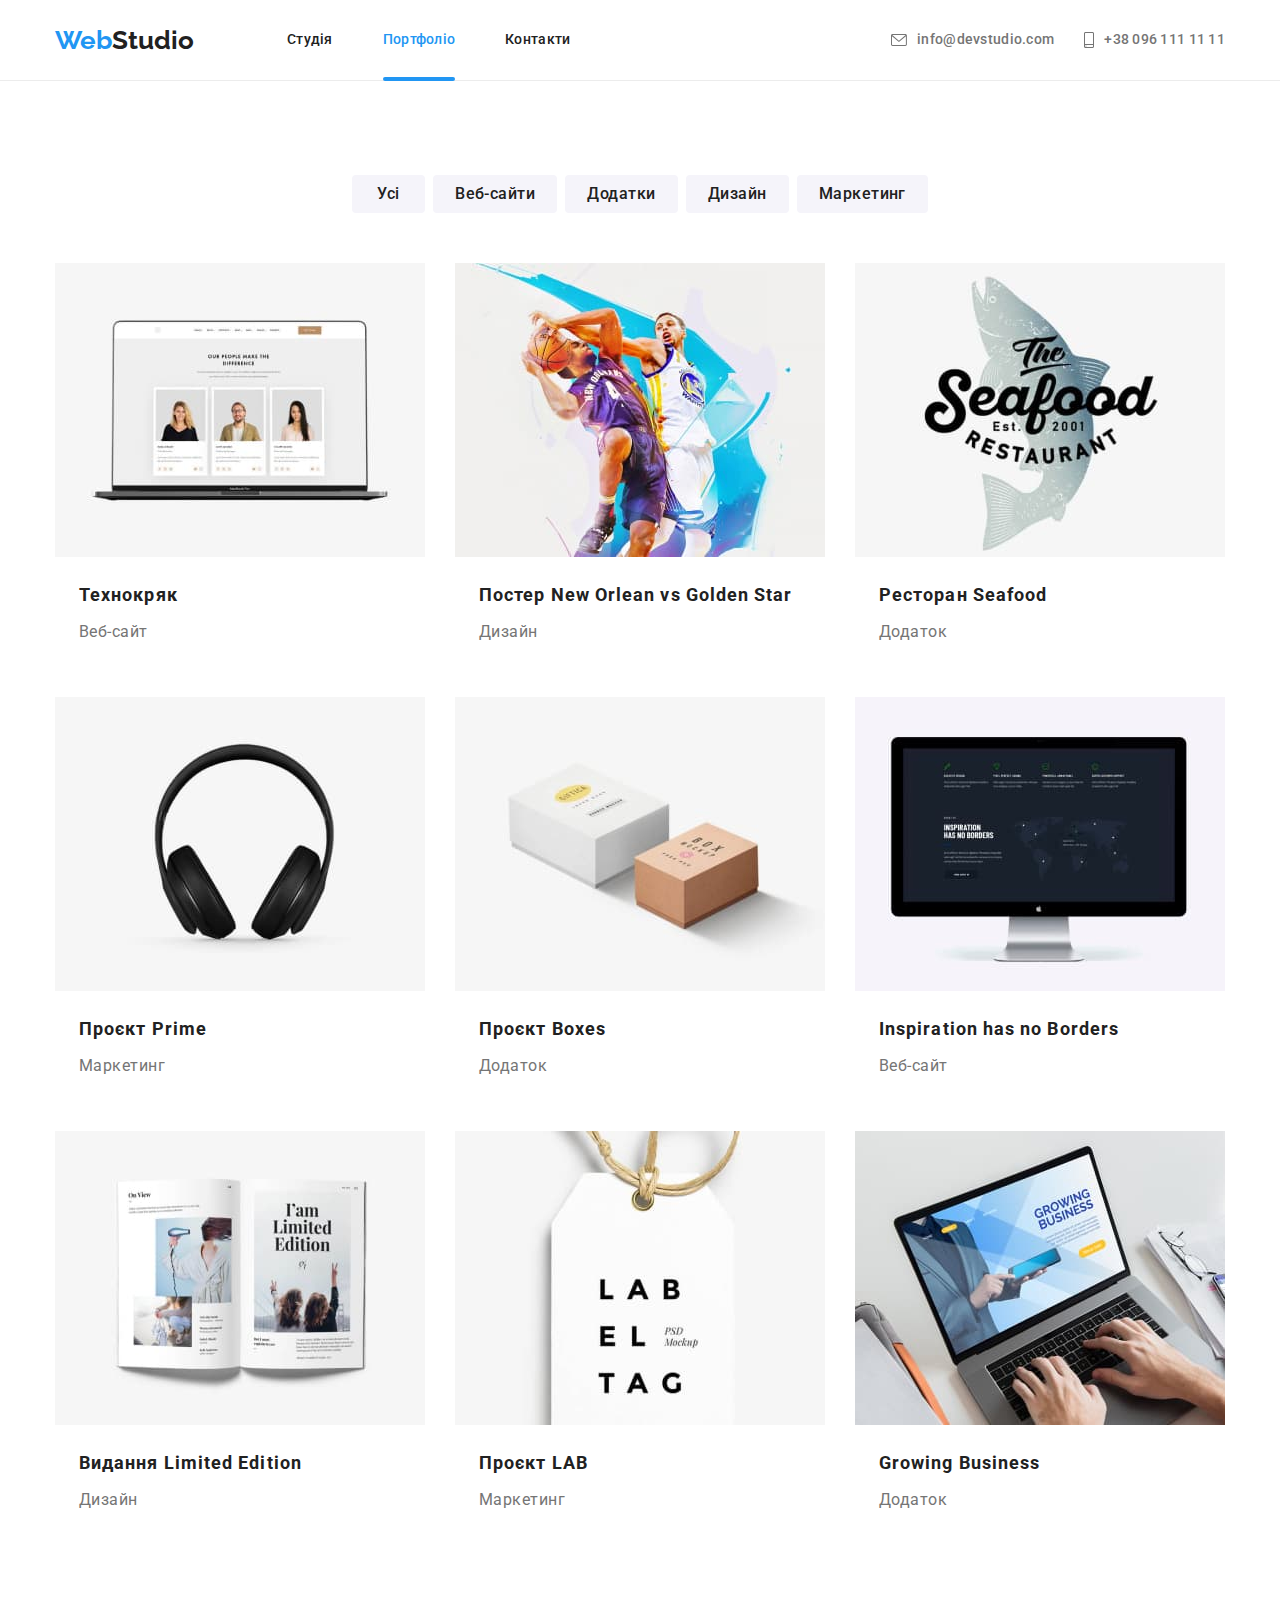
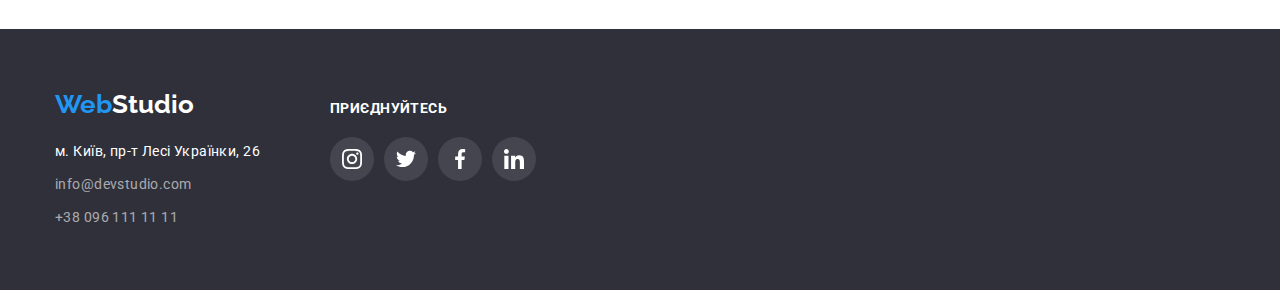
==== portfolio.html @ a30bb97e "day one" ====
<!DOCTYPE html>
<html lang="uk">
  <head>
    <meta charset="UTF-8" />
    <meta http-equiv="X-UA-Compatible" content="IE=edge" />
    <meta name="viewport" content="width=device-width, initial-scale=1.0" />
    <title lang="en">Document</title>
    <link rel="preconnect" href="https://fonts.googleapis.com" />
    <link rel="preconnect" href="https://fonts.gstatic.com" crossorigin />
    <link
      href="https://fonts.googleapis.com/css2?family=Raleway:wght@700&family=Roboto:wght@400;500;700;900&display=swap"
      rel="stylesheet"
    />
    <link
      rel="stylesheet"
      href="https://cdnjs.cloudflare.com/ajax/libs/modern-normalize/1.1.0/modern-normalize.min.css"
    />
    <link rel="stylesheet" href="./css/styles.css" />
  </head>
  <body class="page">
    <header class="page-heder">
      <div class="container-heder container">
        <nav class="page-nav">
          <a href="./index.html" lang="en" class="logo-heder logo link"
            >Web<span class="logo-black">Studio</span></a
          >
          <ul class="site-nav list">
            <li class="menu-item item">
              <a href="./index.html" class="menu-link link">Студія</a>
            </li>
            <li class="menu-item item">
              <a href="./portfolio.html" class="menu-link link current"
                >Портфоліо</a
              >
            </li>
            <li class="menu-item item">
              <a href="" class="menu-link link">Контакти</a>
            </li>
          </ul>
        </nav>
        <ul class="auth-nav list">
          <li class="auth-item">
            <a href="mailto:info@devstudio.com" class="auth-link link"
              ><svg class="auth-icon mail-icon"><use href="./images/symbol-defsnev.svg#icon-mail"></use></svg>info@devstudio.com</a
            >
          </li>
          <li class="auth-item">
            <a href="tel:+380961111111" class="auth-link link"
              ><svg class="auth-icon phone-icon"><use href="./images/symbol-defsnev.svg#icon-phone"></use></svg>+38 096 111 11 11</a
            >
          </li>
        </ul>
      </div>
    </header>
    <main>
      <section class="portfolio section container">
          <h1 class="visually-hidden">Наші роботи</h1>
          <ul class="portfolio-nav-list list">
            <li class="portfolio-nav-item">
              <button type="button" class="portfolio-button button">Усі</button>
            </li>
            <li class="portfolio-nav-item">
              <button type="button" class="portfolio-button button">
                Веб-сайти
              </button>
            </li>
            <li class="portfolio-nav-item">
              <button type="button" class="portfolio-button button">
                Додатки
              </button>
            </li>
            <li class="portfolio-nav-item">
              <button type="button" class="portfolio-button button">
                Дизайн
              </button>
            </li>
            <li class="portfolio-nav-item">
              <button type="button" class="portfolio-button button">
                Маркетинг
              </button>
            </li>
          </ul>
          <ul class="portfolio-list list">
            <li class="portfolio-item">
              <a href="#" class=" portfolio-link link">
                <div class="portfolio-thumb">
                  <img
                  src="./images/tehnokriak.jpg"
                  alt="фото монитора з веб сайтом"
                  width="370"
                />
                  <p class="portfolio-text text">Ресурс пропонує комплексні пропозиції з різним рівнем функціоналу та сервісів. Все це дозволить відвідувачу отримати вичерпні відомості про компанію чи приватну особу.</p>
                </div>
                <div class="portfolio-container">
                  <h2 class="portfolio-item-subtitle subtitle">Технокряк</h2>
                  <p class="portfolio-item-text text">Веб-сайт</p>
                </div>
              </a>
            </li>
            <li class="portfolio-item">
              <a href="#" class=" portfolio-link link">
                <div class="portfolio-thumb">
                  <img
                    src="./images/poster.jpg"
                    alt="постер баскетболістів"
                    width="370"
                  />
                    <p class="portfolio-text text">Ресурс пропонує комплексні пропозиції з різним рівнем функціоналу та сервісів. Все це дозволить відвідувачу отримати вичерпні відомості про компанію чи приватну особу.</p>
                </div>
                    <div class="portfolio-container">
                    <h2 class="portfolio-item-subtitle subtitle">
                      Постер <span lang="en">New Orlean vs Golden Star</span>
                    </h2>
                    <p class="portfolio-item-text text">Дизайн</p>
                  </div>
              </a>
            </li>
            <li class="portfolio-item">
              <a href="#" class=" portfolio-link link">
                <div class="portfolio-thumb">
                  <img
                    src="./images/restaurant.jpg"
                    alt="афіша ресторану"
                    width="370"
                  />
                    <p class="portfolio-text text">Ресурс пропонує комплексні пропозиції з різним рівнем функціоналу та сервісів. Все це дозволить відвідувачу отримати вичерпні відомості про компанію чи приватну особу.</p>
                </div>
                    <div class="portfolio-container">
                    <h2 class="portfolio-item-subtitle subtitle">
                      Ресторан <span lang="en">Seafood</span>
                    </h2>
                    <p class="portfolio-item-text text">Додаток</p>
                  </div>
              </a>
            </li>
            <li class="portfolio-item">
              <a href="#" class=" portfolio-link link">
                <div class="portfolio-thumb">
                  <img
                    src="./images/projektprime.jpg"
                    alt="фото навушників"
                    width="370"
                  />
                    <p class="portfolio-text text">Ресурс пропонує комплексні пропозиції з різним рівнем функціоналу та сервісів. Все це дозволить відвідувачу отримати вичерпні відомості про компанію чи приватну особу.</p>
                </div>
                    <div class="portfolio-container">
                    <h2 class="portfolio-item-subtitle subtitle">
                      Проєкт <span lang="en">Prime</span>
                    </h2>
                    <p class="portfolio-item-text text">Маркетинг</p>
                  </div>
              </a>
            </li>
            <li class="portfolio-item">
              <a href="#" class=" portfolio-link link">
                <div class="portfolio-thumb">
                  <img
                    src="./images/projektboxes.jpg"
                    alt="фото подарункових коробок"
                    width="370"
                  />
                    <p class="portfolio-text text">Ресурс пропонує комплексні пропозиції з різним рівнем функціоналу та сервісів. Все це дозволить відвідувачу отримати вичерпні відомості про компанію чи приватну особу.</p>
                  </div>
                    <div class="portfolio-container">
                    <h2 class="portfolio-item-subtitle subtitle">
                      Проєкт <span lang="en">Boxes</span>
                    </h2>
                    <p class="portfolio-item-text text">Додаток</p>
                  </div>
              </a>
            </li>
            <li class="portfolio-item">
              <a href="#" class=" portfolio-link link">
                <div class="portfolio-thumb">
                  <img
                    src="./images/inspiration.jpg"
                    alt="фото монітора з сайтом"
                    width="370"
                  />
                    <p class="portfolio-text text">Ресурс пропонує комплексні пропозиції з різним рівнем функціоналу та сервісів. Все це дозволить відвідувачу отримати вичерпні відомості про компанію чи приватну особу.</p>
                </div>
                    <div class="portfolio-container">
                    <h2 class="portfolio-item-subtitle subtitle" lang="en">
                      Inspiration has no Borders
                    </h2>
                    <p class="portfolio-item-text text">Веб-сайт</p>
                  </div>
              </a>
            </li>
            <li class="portfolio-item">
              <a href="#" class=" portfolio-link link">
                <div class="portfolio-thumb">
                  <img
                    src="./images/vudannia.jpg"
                    alt="фото розгорнутої книги"
                    width="370"
                  />
                    <p class="portfolio-text text">Ресурс пропонує комплексні пропозиції з різним рівнем функціоналу та сервісів. Все це дозволить відвідувачу отримати вичерпні відомості про компанію чи приватну особу.</p>
                </div>
                    <div class="portfolio-container">
                    <h2 class="portfolio-item-subtitle subtitle">
                      Видання <span lang="en">Limited Edition</span>
                    </h2>
                    <p class="portfolio-item-text text">Дизайн</p>
                  </div>
              </a>
            </li>
            <li class="portfolio-item">
              <a href="" class=" portfolio-link link">
                <div class="portfolio-thumb">
                  <img
                    src="./images/projektlab.jpg"
                    alt="фото бейджика"
                    width="370"
                  />
                    <p class="portfolio-text text">Ресурс пропонує комплексні пропозиції з різним рівнем функціоналу та сервісів. Все це дозволить відвідувачу отримати вичерпні відомості про компанію чи приватну особу.</p>
                </div>
                    <div class="portfolio-container">
                    <h2 class="portfolio-item-subtitle subtitle">
                      Проєкт <span lang="en">LAB</span>
                    </h2>
                    <p class="portfolio-item-text text">Маркетинг</p>
                  </div>
              </a>
            </li>
            <li class="portfolio-item">
              <a href="#" class=" portfolio-link link">
                <div class="portfolio-thumb">
                  <img
                    src="./images/growing.jpg"
                    alt="фото ноутбука з веб сайтом"
                  />
                    <p class="portfolio-text text">Ресурс пропонує комплексні пропозиції з різним рівнем функціоналу та сервісів. Все це дозволить відвідувачу отримати вичерпні відомості про компанію чи приватну особу.</p>
                </div>
                    <div class="portfolio-container">
                    <h2 class="portfolio-item-subtitle subtitle" lang="en">
                      Growing Business
                    </h2>
                    <p class="portfolio-item-text text">Додаток</p>
                  </div>
              </a>
            </li>
          </ul>
        </div>
      </section>
    </main>
    <footer class="footer">
      <div class="container-footer-general container">
        <div class="container-footer">
          <a href="/" lang="en" class="footer-logo logo link"
            >Web<span class="logo-white">Studio</span></a
          >
          <address class="footer-address address">
            <ul class="address-list list">
              <li class="address-item">
                <a
                  href="https://goo.gl/maps/VT8MUBx5KfKZdJpg7"
                  target="_blank"
                  rel="noopener noreferrer"
                  class="address-link link"
                  >м. Київ, пр-т Лесі Українки, 26</a
                >
              </li>
              <li class="address-item">
                <a
                  href="mailto:info@devstudio.com"
                  class="address-link-mail address-link link"
                  >info@devstudio.com</a
                >
              </li>
              <li class="address-item">
                <a
                  href="tel:+380961111111"
                  class="address-link-tel address-link link"
                  >+38 096 111 11 11</a
                >
              </li>
            </ul>
          </address>
        </div>
        <div class="footer-networks">
          <p class="footer-networks-text text">Приєднуйтесь</p>
          <ul class="footer-networks-list network-list list">
            <li class="footer-networks-item network-item"><a class="footer-networks-link" href="#"><svg class="footer-networks-icon" width="20" height="20">
              <use href="./images/symbol-defs.svg#icon-instagram"></use>
            </svg></a></li>
            <li class="footer-networks-item network-item"><a class="footer-networks-link" href="#"><svg class="footer-networks-icon" width="20" height="20">
              <use href="./images/symbol-defs.svg#icon-twitter"></use>
            </svg></a></li>
            <li class="footer-networks-item network-item"><a class="footer-networks-link" href="#"><svg class="footer-networks-icon" width="20" height="20">
              <use href="./images/symbol-defs.svg#icon-facebook"></use>
            </svg></a></li>
            <li class="footer-networks-item network-item"><a class="footer-networks-link" href="#"><svg class="footer-networks-icon" width="20" height="20">
              <use href="./images/symbol-defs.svg#icon-linkedin"></use>
            </svg></a></li>
        </div>
      </div>
    </footer>
  </body>
</html>
---- css/styles.css ----
:root {
  --primary-font: "Roboto", sans-serif;
  --secondary-font: "Raleway", sans-serif;
  --primary-color: #ffffff;
  --acent-color: #2196f3;
  --acent-color-hover: #188ce8;
  --secondary-color: #2f303a;
  --section-time-color: #f5f4fa;
  --primary-text-color-dark: #757575;
  --primary-text-color-light: #ffffff;
  --secondary-text-color-dark: #212121;
  --secondary-text-color-light: #2196f3;
  --address-link-text-color: rgba(255, 255, 255, 0.6);
}

body {
  background-color: var(--primary-color);
  color: var(--primary-text-color-dark);
  font-family: var(--primary-font);
}
h1,
h2,
h3,
h4,
h5,
h6 {
  margin-top: 0;
  margin-bottom: 0;
}
p {
  margin-top: 0;
  margin-bottom: 0;
}
img {
  display: block;
}
.section {
  padding-top: 94px;
  padding-bottom: 94px;
}
.container {
  width: 1200px;
  padding-left: 15px;
  padding-right: 15px;
  margin-left: auto;
  margin-right: auto;
}
.list {
  list-style: none;
  padding: 0;
  margin: 0;
}
.link {
  text-decoration: none;
}
.button {
  font-family: inherit;
  border-radius: 4px;
  display:flex;
  justify-content: center;
  text-align: center;
  border: 0;
  cursor: pointer;
}
img {
  display: block;
}
.subtitle {
  color: var(--secondary-text-color-dark);
  margin-bottom: 10px;
}
.visually-hidden {
  position: absolute;
  white-space: nowrap;
  width: 1px;
  height: 1px;
  overflow: hidden;
  border: 0;
  padding: 0;
  clip: rect(0 0 0 0);
  clip-path: inset(50%);
  margin: -1px;
}
input {
  background-color: inherit;
  cursor: pointer;
}
/*    heder   */
.page-heder {
  border-bottom: 1px solid #ececec;
}
.container-heder {
  display: flex;
  align-items: center;
}
.logo {
  font-family: var(--secondary-font);
  font-weight: 700;
  font-size: 26px;
  line-height: 1.19;
  color: var(--secondary-text-color-light);
}
.logo-heder {
  display: block;
  margin-right: 93px;
}
.footer-logo {
  display: block;
}
.logo-black {
  color: var(--secondary-text-color-dark);
}
.site-nav {
  display: flex;
}
.site-nav .item:not(:last-child) {
  margin-right: 50px;
}
.link.current {
  color: var(--acent-color);
}
.menu-link {
  position: relative;
  display: block;
  padding: 32px 0;
  font-weight: 500;
  font-size: 14px;
  line-height: 1.14;
  letter-spacing: 0.02em;
  color: var(--secondary-text-color-dark);
  transition: color 250ms cubic-bezier(0.4, 0, 0.2, 1);
}
.menu-link:hover,
.menu-link:focus {
  color: var(--acent-color);
}
.menu-link.current::before {
  content: "";
  position: absolute;
  bottom: -1px;
  left: 0;
  width: 100%;
  height: 4px;
  background: var(--acent-color);
  border-radius: 2px;
}
.page-nav {
  display: flex;
  align-items: center;
}
.auth-nav {
  display: flex;
  justify-content: center;
  margin-left: auto;
}
.auth-item:not(:last-child) {
  margin-right: 30px;
}
.auth-item a {
  color: var(--primary-text-color-dark);
}
.auth-link {
  display: flex;
  justify-content: center;
  align-items: center;
  transition: color 250ms cubic-bezier(0.4, 0, 0.2, 1);
  font-weight: 500;
  font-size: 14px;
  line-height: 1.14;
  letter-spacing: 0.02em;
}
.auth-link:hover,
.auth-link:focus {
  color: var(--secondary-text-color-light);
}
.auth-icon {
  margin-right: 10px;
  fill: currentColor;
}
.mail-icon {
  width: 16px;
  height: 12px;
}
.phone-icon {
  width: 10px;
  height: 16px;
}

.hero {
  background-color: var(--secondary-color);
  text-align: center;
}
.hero-title {
  margin: 0 auto 30px;
  width: 696px;
  color: var(--primary-text-color-light);
  font-weight: 900;
  font-size: 44px;
  line-height: 1.36;
  letter-spacing: 0.06em;
  text-transform: uppercase;
}
.button-hero {
  cursor: pointer;
  margin: 0 auto;
  min-width: 216px;
  padding: 10px 32px;
  transition: background-color 250ms cubic-bezier(0.4, 0, 0.2, 1),
    box-shadow 250ms cubic-bezier(0.4, 0, 0.2, 1);
  font-weight: 700;
  font-size: 16px;
  line-height: 30px;
  letter-spacing: 0.06em;
  color: var(--primary-text-color-light);
  background-color: var(--acent-color);
}
.button-hero:hover,
.button-hero:focus {
  background-color: var(--acent-color-hover);
  box-shadow: 0px 4px 4px rgba(0, 0, 0, 0.15);
}

/*   section   */
.hero {
  padding: 200px 0;
  max-width: 1600px;
  height: 600px;
  margin-left: auto;
  margin-right: auto;
  background-image: linear-gradient(
      to right,
      rgba(47, 48, 58, 0.4),
      rgba(47, 48, 58, 0.4)
    ),
    url("../images/hero.jpg");
  background-repeat: no-repeat;
  background-position: center;
  background-size: cover;
}
/*---modal------*/
.backdrop {
  position: fixed;
  top: 0;
  left: 0;
  width: 100vw;
  height: 100vh;
  background-color: rgba(0, 0, 0, 0.2);
  transition: opacity 250ms cubic-bezier(0.4, 0, 0.2, 1),
    visibility 250ms cubic-bezier(0.4, 0, 0.2, 1);
}
.is-hidden {
  opacity: 0;
  visibility: hidden;
  pointer-events: none;
}
.modal {
  position: absolute;
  top: 50%;
  left: 50%;
  transform: translate(-50%, -50%) scale(1);
  transition: transform 250ms cubic-bezier(0.4, 0, 0.2, 1);
  width: 528px;
  min-height: 581px;
  padding: 40px;
  background: #ffffff;
  box-shadow: 0px 1px 3px rgba(0, 0, 0, 0.12), 0px 1px 1px rgba(0, 0, 0, 0.14),
    0px 2px 1px rgba(0, 0, 0, 0.2);
  border-radius: 4px;
}
.backdrop-form{
  width: 100%;
}
.button-modal {
  position: absolute;
  top: 8px;
  right: 8px;
  display: flex;
  justify-content: center;
  align-items: center;
  width: 30px;
  height: 30px;
  border-radius: 50%;
  color: #000000;
  background-color: inherit;
  border: 1px solid rgba(0, 0, 0, 0.1);
  cursor: pointer;
}
.icon-modal {
  fill: inherit;
  transition: fill 250ms cubic-bezier(0.4, 0, 0.2, 1);
}
.icon-modal:hover,
.icon-modal:focus {
  fill: var(--acent-color);
}
.backdrop.is-hidden .modal {
  transform: translate(-50%, -50%) scale(0);
}
.backdrop-icon-wrap {
  position: relative;
}
.backdrop-icon {
  position: absolute;
  top: 50%;
  left: 12px;
  transform: translateY(-50%);
  transition: fill 250ms cubic-bezier(0.4, 0, 0.2, 1);
}
.backdrop-text {
  margin-bottom: 12px;
  font-weight: 700;
  font-size: 20px;
  line-height: 1.15;
  text-align: center;
  letter-spacing: 0.03em;
  color: var(--secondary-text-color-dark);
}
.form-fild{
  margin-bottom: 10px;
}
.backdrop-label {
  font-size: 12px;
  line-height: 1.17;
  letter-spacing: 0.01em;
}
.backdrop-input {
  width: 100%;
  padding: 11px 42px;
  border: 1px solid rgba(33, 33, 33, 0.2);
  transition: border-color 250ms cubic-bezier(0.4, 0, 0.2, 1);
}
.backdrop-input:hover,
.backdrop-input:focus{
  border-color: var(--acent-color);
}
.backdrop-input:focus+.backdrop-icon,
.backdrop-input:hover+.backdrop-icon{
  fill: var(--acent-color);
}
.backdrop-label-textarea{
  display: flex;
  flex-direction: column;
  font-size: 12px;
line-height: 1.17;
letter-spacing: 0.01em;
}
.backdrop-textarea{
  cursor: pointer;
  padding: 12px 16px;
  height: 120px;
  margin-top: 20px;
  margin-bottom: 20px;
}
.backdrop-checkbox{
  display: flex;
  align-items: center;
  margin-bottom: 30px;
}
.backdrop-checkbox label{
  font-size: 14px;
  line-height: 1.71;
  letter-spacing: 0.03em;
}
.backdrop-link{
  font-size: 14px;
line-height: 1.71;
letter-spacing: 0.03em;
color: var(--acent-color);
}
.button-backdrop{
  font-weight: 700;
font-size: 16px;
line-height: 30px;
letter-spacing: 0.06em;
color: var(--primary-text-color-light);
background: var(--acent-color);
box-shadow: 0px 4px 4px rgba(0, 0, 0, 0.15);
transition: background-color 250ms cubic-bezier(0.4, 0, 0.2, 1);
margin: 0 auto;
padding: 10px 52px;
}
.button-backdrop:hover,
.button-backdrop:focus{
  background: var(--acent-color-hover);
}
.peculiarities {
  padding-bottom: 0;
}
.peculiarities-list {
  display: flex;
}
.peculiarities-item {
  width: 270px;
}
.peculiarities-list .peculiarities-item + .peculiarities-item {
  margin-left: 30px;
}
.item-container {
  width: 270px;
  height: 120px;
  display: flex;
  justify-content: center;
  align-items: center;

  background: #f5f4fa;
  border-radius: 4px;
  margin-bottom: 30px;
}
.peculiarites-icon {
  width: 70px;
  height: 70px;
  background-position: 50% 50%;
}
.peculiarities-item-subtitle {
  font-size: 14px;
  line-height: 1.14;
  letter-spacing: 0.03em;
  text-transform: uppercase;
}
.peculiarities-item-text {
  font-size: 14px;
  line-height: 1.71;
  letter-spacing: 0.03em;
}
.section-title {
  margin-bottom: 50px;
  font-size: 36px;
  line-height: 1.17;
  text-align: center;
  letter-spacing: 0.03em;
  color: var(--secondary-text-color-dark);
}
.thumb {
  position: relative;
}
.thumb-text {
  position: absolute;
  bottom: 0;
  left: 0;
  padding: 27px 0;
  width: 100%;
  font-weight: 700;
  font-size: 14px;
  line-height: 1.14;
  text-align: center;
  letter-spacing: 0.03em;
  text-transform: uppercase;
  background: rgba(47, 48, 58, 0.8);
  color: #ffffff;
}
.about-work-list {
  display: flex;
}
.about-work-list .about-work-item + .about-work-item {
  margin-left: 30px;
}
.our-team-list {
  display: flex;
}
.team {
  border-radius: 0px 0px 4px 4px;
  box-shadow: 0px 1px 3px rgba(0, 0, 0, 0.12), 0px 1px 1px rgba(0, 0, 0, 0.14),
    0px 2px 1px rgba(0, 0, 0, 0.2);
}
.our-team-list .our-team-item + .our-team-item {
  margin-left: 30px;
}
.our-team {
  background-color: var(--section-time-color);
}
.our-team-item {
  background-color: var(--primary-color);
}
.team {
  padding: 30px 0;
}
.network-list {
  display: flex;
}
.our-team-subtitle {
  font-weight: 500;
  font-size: 16px;
  line-height: 1.19;
  text-align: center;
  letter-spacing: 0.03em;
  text-align: center;
}
.our-team-text {
  font-size: 16px;
  line-height: 1.19;
  text-align: center;
  letter-spacing: 0.03em;
  text-align: center;
  margin-bottom: 16px;
}
.network-list {
  display: flex;
  justify-content: center;
  align-items: center;
  /*gap: 10px;*/
}
.network-item {
  width: 44px;
  height: 44px;
}
.network-link {
  display: flex;
  justify-content: center;
  align-items: center;
  transition: background-color 250ms cubic-bezier(0.4, 0, 0.2, 1),
    fill 250ms cubic-bezier(0.4, 0, 0.2, 1);
  width: 100%;
  height: 100%;
  border-radius: 50%;
  fill: #afb1b8;
}
.network-link:hover,
.network-link:focus {
  background-color: var(--acent-color);
  fill: var(--primary-color);
}
.network-list .network-item + .network-item {
  margin-left: 10px;
}
.clients-list {
  display: flex;
  justify-content: center;
  align-items: center;
}
.clients-item {
  width: 170px;
  height: 92px;
}
.clients-link {
  display: flex;
  justify-content: center;
  align-items: center;
  transition: fill 250ms cubic-bezier(0.4, 0, 0.2, 1),
    border-color 250ms cubic-bezier(0.4, 0, 0.2, 1);
  width: 100%;
  height: 100%;
  border: 1px solid #afb1b8;
  border-radius: 4px;
  fill: #afb1b8;
}
.clients-list .clients-item + .clients-item {
  margin-left: 30px;
}
.clients-link:hover,
.clients-link:focus {
  border: 1px solid var(--acent-color);
  fill: var(--acent-color);
}
/*   footer   */
.footer {
  background-color: var(--secondary-color);
  padding: 60px 0;
}
.container-footer-general {
  display: flex;
  align-items: baseline;
  justify-content: flex-start;
}
.container-footer {
  margin-right: 70px;
}
.footer-logo {
  margin-bottom: 20px;
}
.logo-white {
  color: var(--primary-text-color-light);
}
.address-list .address-item + .address-item {
  margin-top: 9px;
}
.address-link {
  font-style: normal;
  font-size: 14px;
  line-height: 1.71;
  letter-spacing: 0.03em;
  color: var(--primary-text-color-light);
  transition: color 250ms cubic-bezier(0.4, 0, 0.2, 1);
}
.address-link:hover,
.address-link:focus {
  color: var(--secondary-text-color-light);
}
.address-link-mail {
  color: var(--address-link-text-color);
}
.address-link-tel {
  color: var(--address-link-text-color);
}
.footer-networks {
  width: 206px;
}
.footer-networks-text {
  font-weight: 700;
  font-size: 14px;
  line-height: 1.14;
  letter-spacing: 0.03em;
  text-transform: uppercase;
  color: var(--primary-color);
  margin-bottom: 20px;
}
.footer-networks-link {
  display: flex;
  justify-content: center;
  align-items: center;
  transition: babackground-color 250ms cubic-bezier(0.4, 0, 0.2, 1);
  width: 100%;
  height: 100%;
  border-radius: 50%;
  fill: var(--primary-color);
  background-color: rgba(255, 255, 255, 0.1);
}
.footer-networks-link:hover,
.footer-networks-link:focus {
  background-color: #2196f3;
}
.futer-form {
  display: block;
  width: 570px;
}
.block-futer-form {
  display: flex;
  margin-top: 20px;
}
.futer-form-label {
  font-weight: 700;
  font-size: 14px;
  line-height: 1.14;
  letter-spacing: 0.03em;
  text-transform: uppercase;
  color: var(--primary-color);
}
.block-futer-form input {
  padding: 15px 16px;
  border: 1px solid rgba(255, 255, 255, 0.3);
  border-radius: 4px;
  width: 100%;
}
.block-futer-form input::placeholder {
  font-size: 16px;
  line-height: 1.25;
  letter-spacing: 0.03em;
  /*color: rgba(255, 255, 255, 0.6);*/
}
.futer-form {
  margin-left: 93px;
}
.button-futer-form {
  margin-left: 12px;
  padding: 10px 28px;
  font-weight: 700;
  font-size: 16px;
  line-height: 1.88;
  letter-spacing: 0.06em;
  color: var(--primary-text-color-light);
  background-color: var(--acent-color);
}
.futer-form-icon {
  margin-left: 10px;
}
/*--------portfolio------------*/
.portfolio-link {
  display: block;
  transition: box-shadow 250ms cubic-bezier(0.4, 0, 0.2, 1);
}
.portfolio-link:hover,
.portfolio-link:focus {
  box-shadow: 0px 1px 1px rgba(0, 0, 0, 0.12), 0px 4px 4px rgba(0, 0, 0, 0.06),
    1px 4px 6px rgba(0, 0, 0, 0.16);
}
.portfolio-nav-list {
  display: flex;
  justify-content: center;
  align-items: center;
  margin-bottom: 50px;
}
.portfolio-nav-list .portfolio-nav-item + .portfolio-nav-item {
  margin-left: 8px;
}
.portfolio-list {
  display: flex;
  flex-wrap: wrap;
}
.portfolio-item {
  width: calc((100% - 60px) / 3);
  margin-right: 30px;
  margin-bottom: 30px;
}
.portfolio-item:nth-last-child(-n + 3) {
  margin-bottom: 0;
}
.portfolio-item:nth-child(3n) {
  margin-right: 0;
}
.portfolio-button {
  transition: color 250ms cubic-bezier(0.4, 0, 0.2, 1),
    background-color 250ms cubic-bezier(0.4, 0, 0.2, 1),
    box-shadow 250ms cubic-bezier(0.4, 0, 0.2, 1);
  min-width: 73px;
  padding: 6px 22px;
  font-weight: 500;
  font-size: 16px;
  line-height: 1.6;
  letter-spacing: 0.03em;
  color: var(--secondary-text-color-dark);
  background-color: var(--section-time-color);
  cursor: pointer;
  border-radius: 4px;
}
.portfolio-button:hover,
.portfolio-button:focus {
  color: var(--primary-text-color-light);
  background-color: var(--acent-color);
  box-shadow: 0px 3px 1px rgba(0, 0, 0, 0.1), 0px 1px 2px rgba(0, 0, 0, 0.08),
    0px 2px 2px rgba(0, 0, 0, 0.12);
}
.portfolio-container {
  padding: 20px 24px;
}
.portfolio-item-subtitle {
  margin-bottom: 4px;
  font-size: 18px;
  line-height: 2;
  letter-spacing: 0.06em;
}
.portfolio-item-text {
  font-size: 16px;
  line-height: 1.88;
  letter-spacing: 0.03em;
  color: var(--primary-text-color-dark);
}
.portfolio-thumb {
  position: relative;
  overflow: hidden;
}
.portfolio-text {
  position: absolute;
  top: 0;
  margin: 0;
  height: 100%;
  transform: translateY(100%);
  transition: transform 250ms cubic-bezier(0.4, 0, 0.2, 1);
  font-size: 18px;
  line-height: 1.56;
  letter-spacing: 0.03em;
  color: var(--primary-color);
  padding: 63px 24px;
  background-color: var(--acent-color);
  overflow: auto;
  pointer-events: none;
}
.portfolio-link:hover .portfolio-text,
.portfolio-link:focus .portfolio-text {
  transform: translateY(0);
}

/* цвет основного текста #757575 */
/* вторичный цвет текста #212121 */
/* белый цвет #FFFFFF */
/* цвет акцента #2196F3*/
/* ченый для логотипа #000000 */
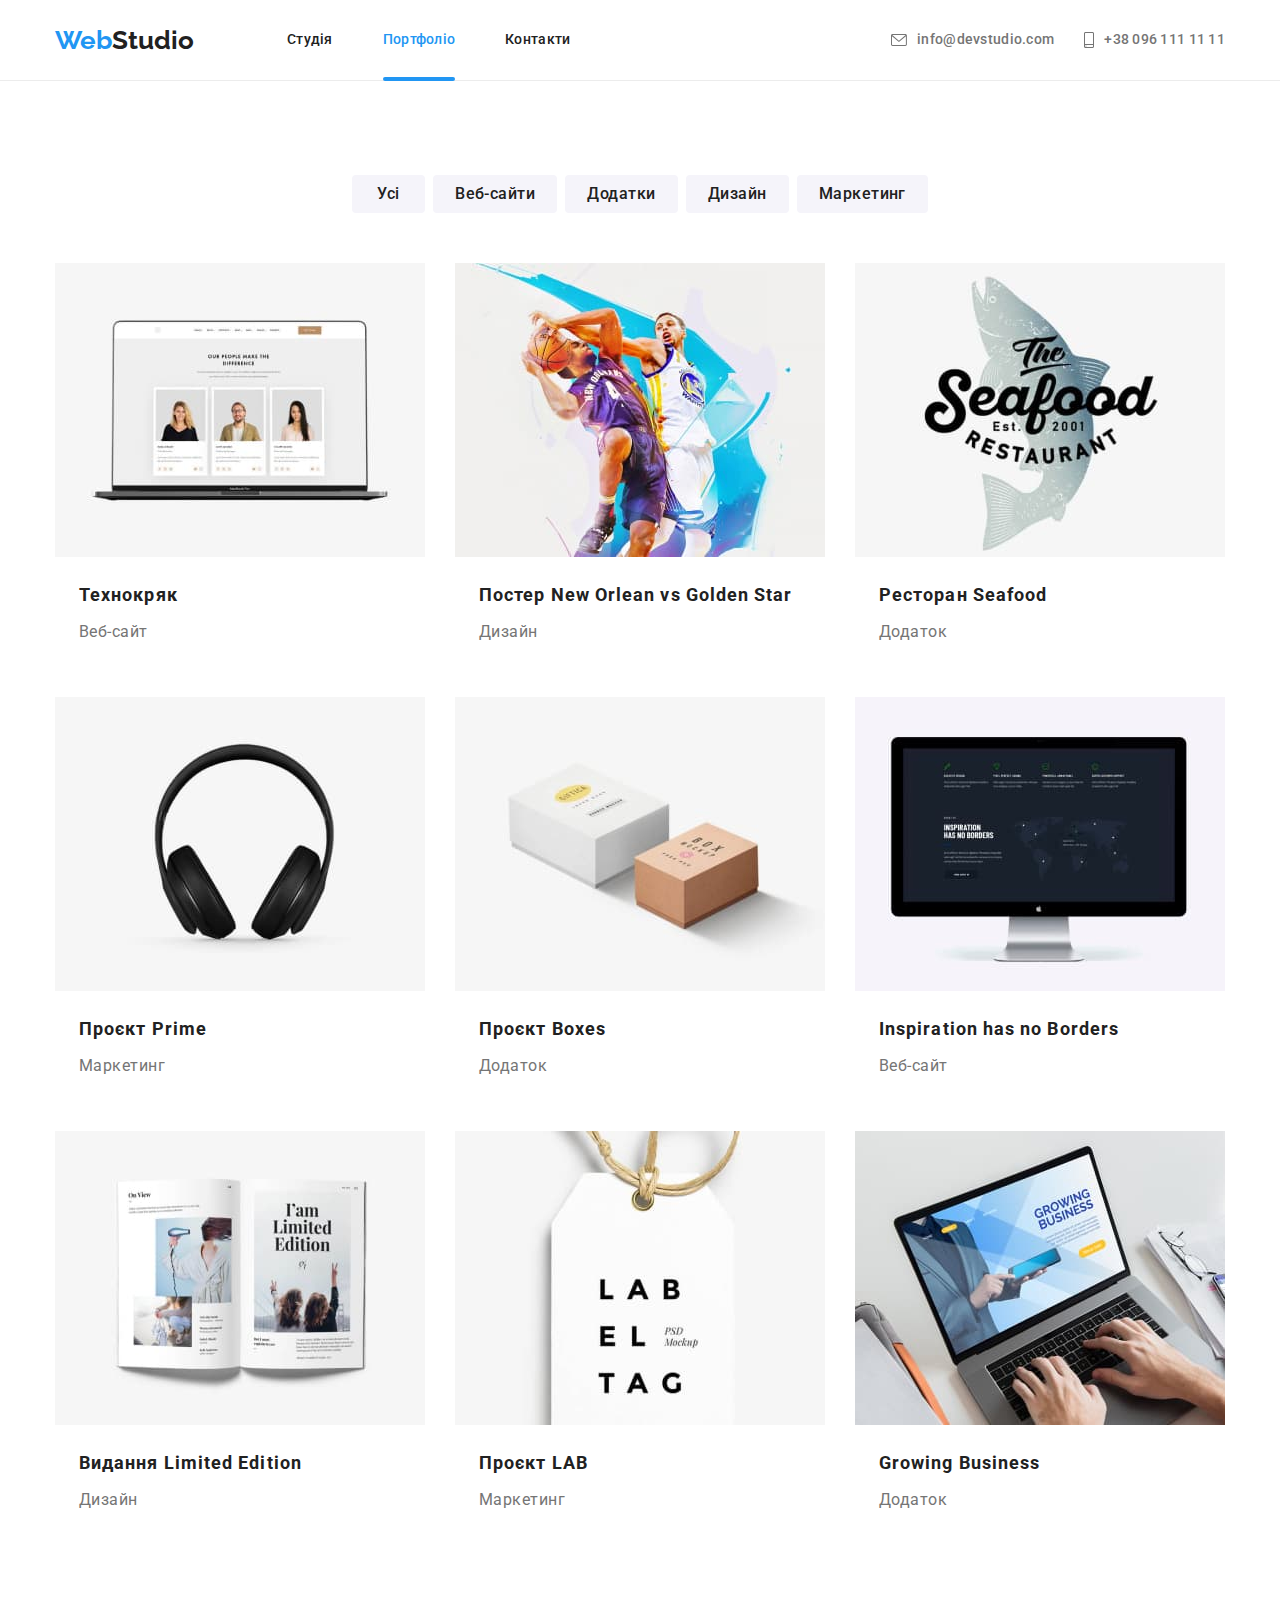
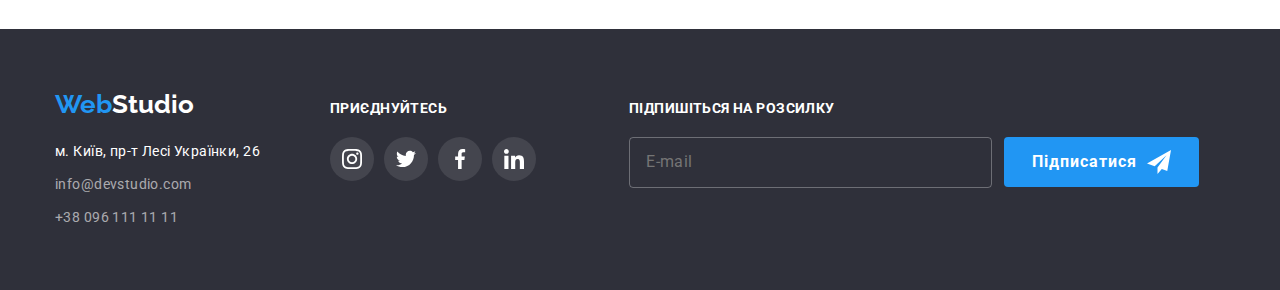
==== commit 09577d70: "finaly" ====
--- a/portfolio.html
+++ b/portfolio.html
@@ -294,6 +294,20 @@
               <use href="./images/symbol-defs.svg#icon-linkedin"></use>
             </svg></a></li>
         </div>
+        <form class="futer-form">
+          <label for="mail-futer" class="futer-form-label">Підпишіться на розсилку </label>
+            <div class="block-futer-form">
+              <input id="mail-futer" class="futer-form-input" type="email" name="mail-futer" placeholder="E-mail" >
+              <button type="submit" class="button-futer-form button">
+                Підписатися
+               <svg class="futer-form-icon" width="24" height="24">
+                <use href="./images/symbol-defs.svg#icon-send"></use>
+               </svg>
+            </button>
+            </div>
+        </form>
+      </div>
+      </footer>
       </div>
     </footer>
   </body>
--- a/css/styles.css
+++ b/css/styles.css
@@ -56,9 +56,9 @@
 .button {
   font-family: inherit;
   border-radius: 4px;
-  display:flex;
-  justify-content: center;
-  text-align: center;
+  display: flex;
+  justify-content: center;
+  align-items: center;
   border: 0;
   cursor: pointer;
 }
@@ -267,7 +267,7 @@
     0px 2px 1px rgba(0, 0, 0, 0.2);
   border-radius: 4px;
 }
-.backdrop-form{
+.backdrop-form {
   width: 100%;
 }
 .button-modal {
@@ -298,6 +298,8 @@
 }
 .backdrop-icon-wrap {
   position: relative;
+  margin-top: 4px;
+  margin-bottom: 10px;
 }
 .backdrop-icon {
   position: absolute;
@@ -307,6 +309,8 @@
   transition: fill 250ms cubic-bezier(0.4, 0, 0.2, 1);
 }
 .backdrop-text {
+  margin: 0 auto;
+  display: block;
   margin-bottom: 12px;
   font-weight: 700;
   font-size: 20px;
@@ -315,72 +319,94 @@
   letter-spacing: 0.03em;
   color: var(--secondary-text-color-dark);
 }
-.form-fild{
-  margin-bottom: 10px;
-}
 .backdrop-label {
   font-size: 12px;
   line-height: 1.17;
   letter-spacing: 0.01em;
 }
 .backdrop-input {
+  outline: transparent;
   width: 100%;
   padding: 11px 42px;
   border: 1px solid rgba(33, 33, 33, 0.2);
   transition: border-color 250ms cubic-bezier(0.4, 0, 0.2, 1);
 }
 .backdrop-input:hover,
-.backdrop-input:focus{
-  border-color: var(--acent-color);
-}
-.backdrop-input:focus+.backdrop-icon,
-.backdrop-input:hover+.backdrop-icon{
+.backdrop-input:focus {
+  border: 1px solid var(--acent-color);
+}
+.backdrop-input:focus + .backdrop-icon,
+.backdrop-input:hover + .backdrop-icon {
   fill: var(--acent-color);
 }
-.backdrop-label-textarea{
+.backdrop-label-textarea {
   display: flex;
   flex-direction: column;
+  margin-bottom: 20px;
   font-size: 12px;
-line-height: 1.17;
-letter-spacing: 0.01em;
-}
-.backdrop-textarea{
+  line-height: 1.17;
+  letter-spacing: 0.01em;
+}
+.backdrop-textarea {
   cursor: pointer;
   padding: 12px 16px;
   height: 120px;
-  margin-top: 20px;
-  margin-bottom: 20px;
-}
-.backdrop-checkbox{
-  display: flex;
-  align-items: center;
+  margin-top: 4px;
+  border: 1px solid rgba(33, 33, 33, 0.2);
+  border-radius: 4px;
+}
+.backdrop-textarea:focus,
+.backdrop-textarea:hover {
+  outline: transparent;
+  border: 1px solid var(--acent-color);
+}
+.checkbox-label {
+  display: flex;
+  align-items: center;
+  justify-content: center;
   margin-bottom: 30px;
-}
-.backdrop-checkbox label{
   font-size: 14px;
   line-height: 1.71;
   letter-spacing: 0.03em;
 }
-.backdrop-link{
-  font-size: 14px;
-line-height: 1.71;
-letter-spacing: 0.03em;
-color: var(--acent-color);
-}
-.button-backdrop{
+.checkbox {
+  appearance: none;
+  position: absolute;
+}
+.checkbox-icon {
+  border: 2px solid var(--secondary-text-color-dark);
+  border-radius: 2px;
+  margin-right: 8px;
+  transition: background-color 250ms cubic-bezier(0.4, 0, 0.2, 1),
+    border-color 250ms cubic-bezier(0.4, 0, 0.2, 1);
+}
+.span-lable {
+  margin-right: 8px;
+}
+.checkbox:checked + .checkbox-icon {
+  border-color: var(--acent-color);
+  background-color: var(--acent-color);
+}
+.backdrop-link {
+  font-size: 14px;
+  line-height: 1.71;
+  letter-spacing: 0.03em;
+  color: var(--acent-color);
+}
+.button-backdrop {
   font-weight: 700;
-font-size: 16px;
-line-height: 30px;
-letter-spacing: 0.06em;
-color: var(--primary-text-color-light);
-background: var(--acent-color);
-box-shadow: 0px 4px 4px rgba(0, 0, 0, 0.15);
-transition: background-color 250ms cubic-bezier(0.4, 0, 0.2, 1);
-margin: 0 auto;
-padding: 10px 52px;
+  font-size: 16px;
+  line-height: 30px;
+  letter-spacing: 0.06em;
+  color: var(--primary-text-color-light);
+  background: var(--acent-color);
+  box-shadow: 0px 4px 4px rgba(0, 0, 0, 0.15);
+  transition: background-color 250ms cubic-bezier(0.4, 0, 0.2, 1);
+  margin: 0 auto;
+  padding: 10px 52px;
 }
 .button-backdrop:hover,
-.button-backdrop:focus{
+.button-backdrop:focus {
   background: var(--acent-color-hover);
 }
 .peculiarities {
@@ -618,13 +644,15 @@
 .footer-networks-link:focus {
   background-color: #2196f3;
 }
-.futer-form {
-  display: block;
+.futer-form-icon {
+  background-size: cover;
+}
+.block-futer-form {
+  display: flex;
+  align-items: center;
+  justify-content: center;
+  margin-top: 20px;
   width: 570px;
-}
-.block-futer-form {
-  display: flex;
-  margin-top: 20px;
 }
 .futer-form-label {
   font-weight: 700;
@@ -634,13 +662,19 @@
   text-transform: uppercase;
   color: var(--primary-color);
 }
-.block-futer-form input {
+.futer-form-input {
+  width: 100%;
   padding: 15px 16px;
   border: 1px solid rgba(255, 255, 255, 0.3);
   border-radius: 4px;
-  width: 100%;
-}
-.block-futer-form input::placeholder {
+  outline: transparent;
+  transition: border 250ms cubic-bezier(0.4, 0, 0.2, 1);
+}
+.futer-form-input:hover,
+.futer-form-input:focus {
+  border: 1px solid var(--acent-color);
+}
+.futer-form-input::placeholder {
   font-size: 16px;
   line-height: 1.25;
   letter-spacing: 0.03em;
